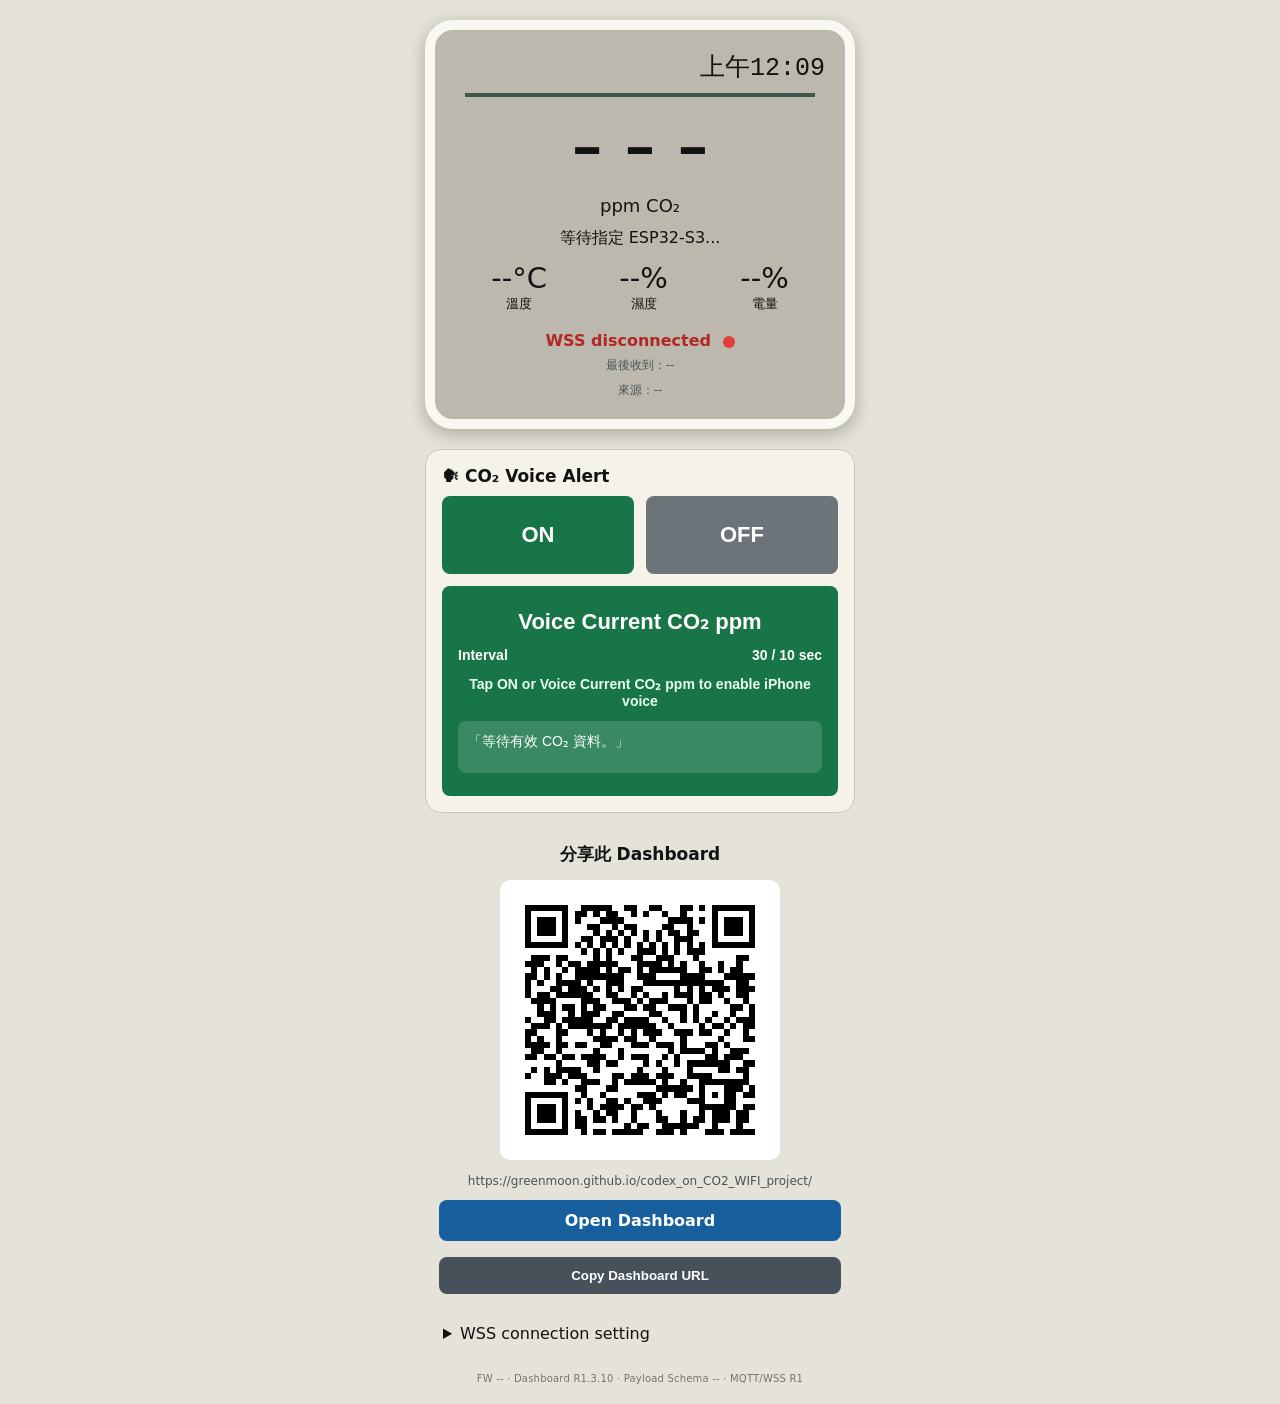
==== index.html @ 86f82eb3 "Expand current CO2 voice control" ====
<!doctype html>
<html lang="zh-Hant">
<head>
  <meta charset="utf-8">
  <meta name="viewport" content="width=device-width,initial-scale=1">
  <meta name="theme-color" content="#315847">
  <meta name="apple-mobile-web-app-capable" content="yes">
  <meta name="apple-mobile-web-app-status-bar-style" content="default">
  <meta name="apple-mobile-web-app-title" content="CO₂ Dashboard">
  <link rel="apple-touch-icon" sizes="180x180" href="icons/apple-touch-icon.png?v=R1.3.10">
  <link rel="manifest" href="manifest.webmanifest?v=R1.3.10">
  <meta http-equiv="refresh" content="0; url=data/remote_iphone_dashboard.html">
  <title>CO2_WIFI Remote Dashboard R1.3.10</title>
  <script>location.replace('data/remote_iphone_dashboard.html');</script>
</head>
<body>
  <p>Opening <a href="data/remote_iphone_dashboard.html">CO2_WIFI Remote Dashboard</a>…</p>
</body>
</html>
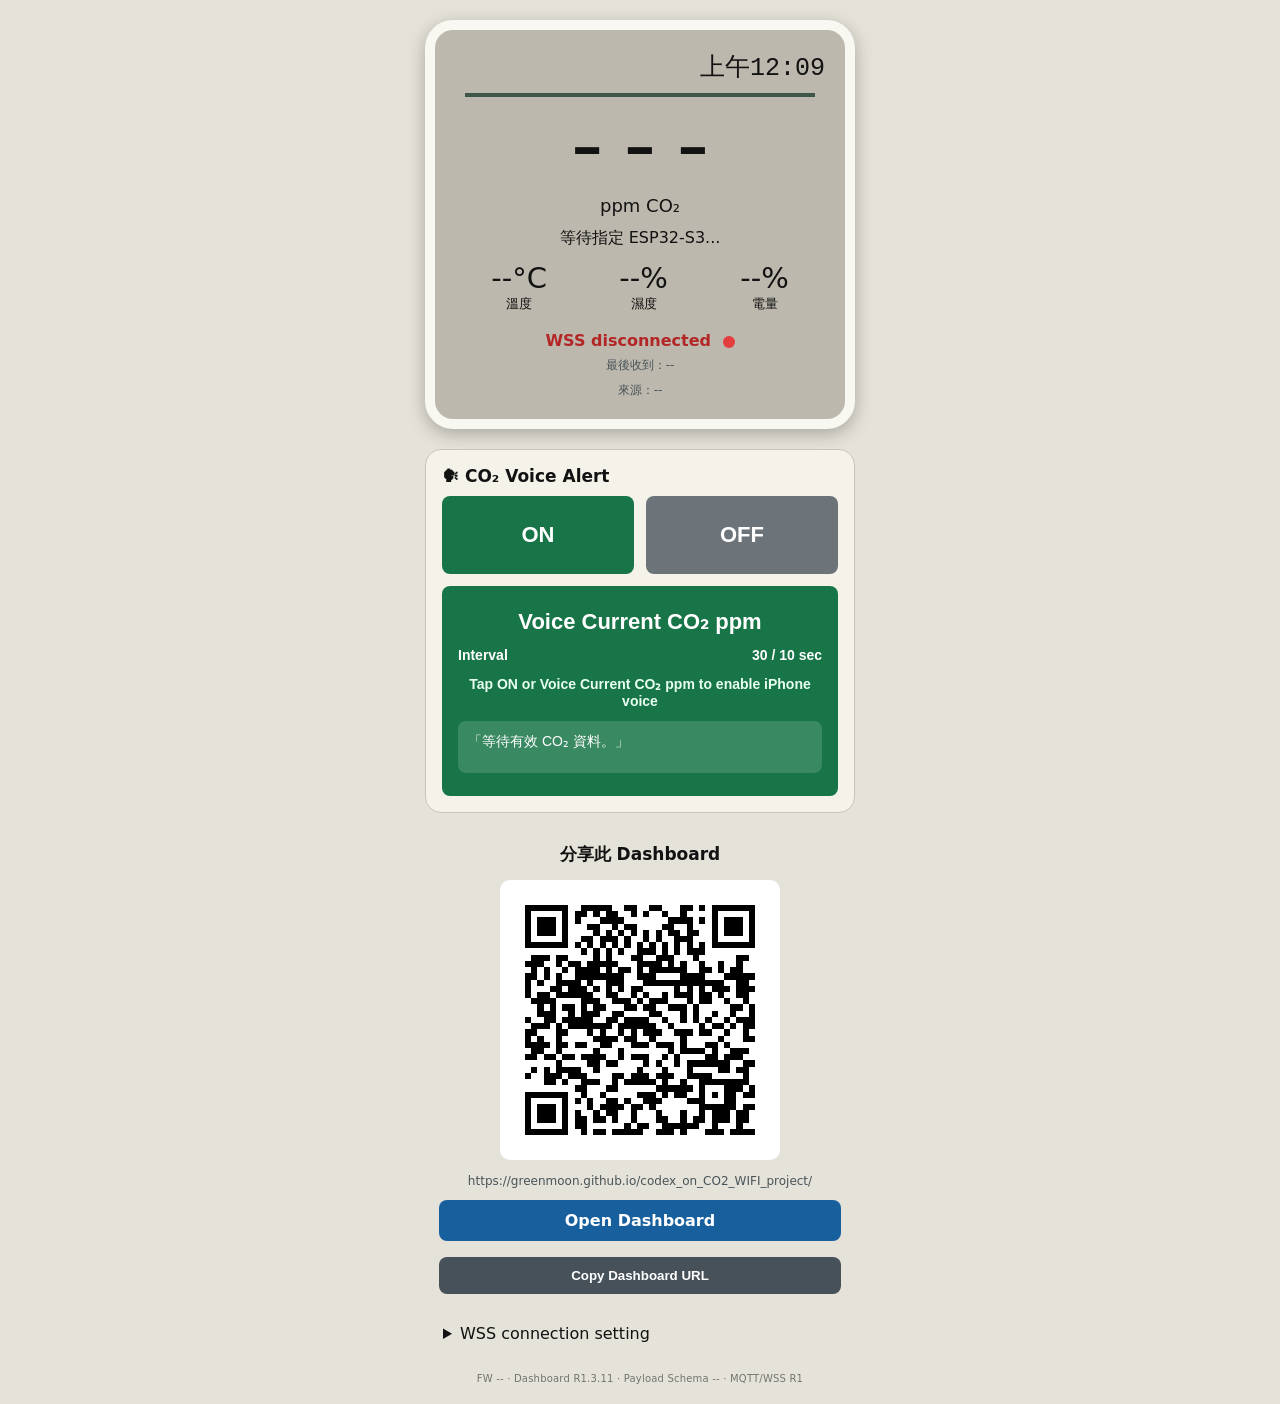
==== commit f3e0600b: "Speak current CO2 when voice enabled" ====
--- a/index.html
+++ b/index.html
@@ -7,10 +7,10 @@
   <meta name="apple-mobile-web-app-capable" content="yes">
   <meta name="apple-mobile-web-app-status-bar-style" content="default">
   <meta name="apple-mobile-web-app-title" content="CO₂ Dashboard">
-  <link rel="apple-touch-icon" sizes="180x180" href="icons/apple-touch-icon.png?v=R1.3.10">
-  <link rel="manifest" href="manifest.webmanifest?v=R1.3.10">
+  <link rel="apple-touch-icon" sizes="180x180" href="icons/apple-touch-icon.png?v=R1.3.11">
+  <link rel="manifest" href="manifest.webmanifest?v=R1.3.11">
   <meta http-equiv="refresh" content="0; url=data/remote_iphone_dashboard.html">
-  <title>CO2_WIFI Remote Dashboard R1.3.10</title>
+  <title>CO2_WIFI Remote Dashboard R1.3.11</title>
   <script>location.replace('data/remote_iphone_dashboard.html');</script>
 </head>
 <body>
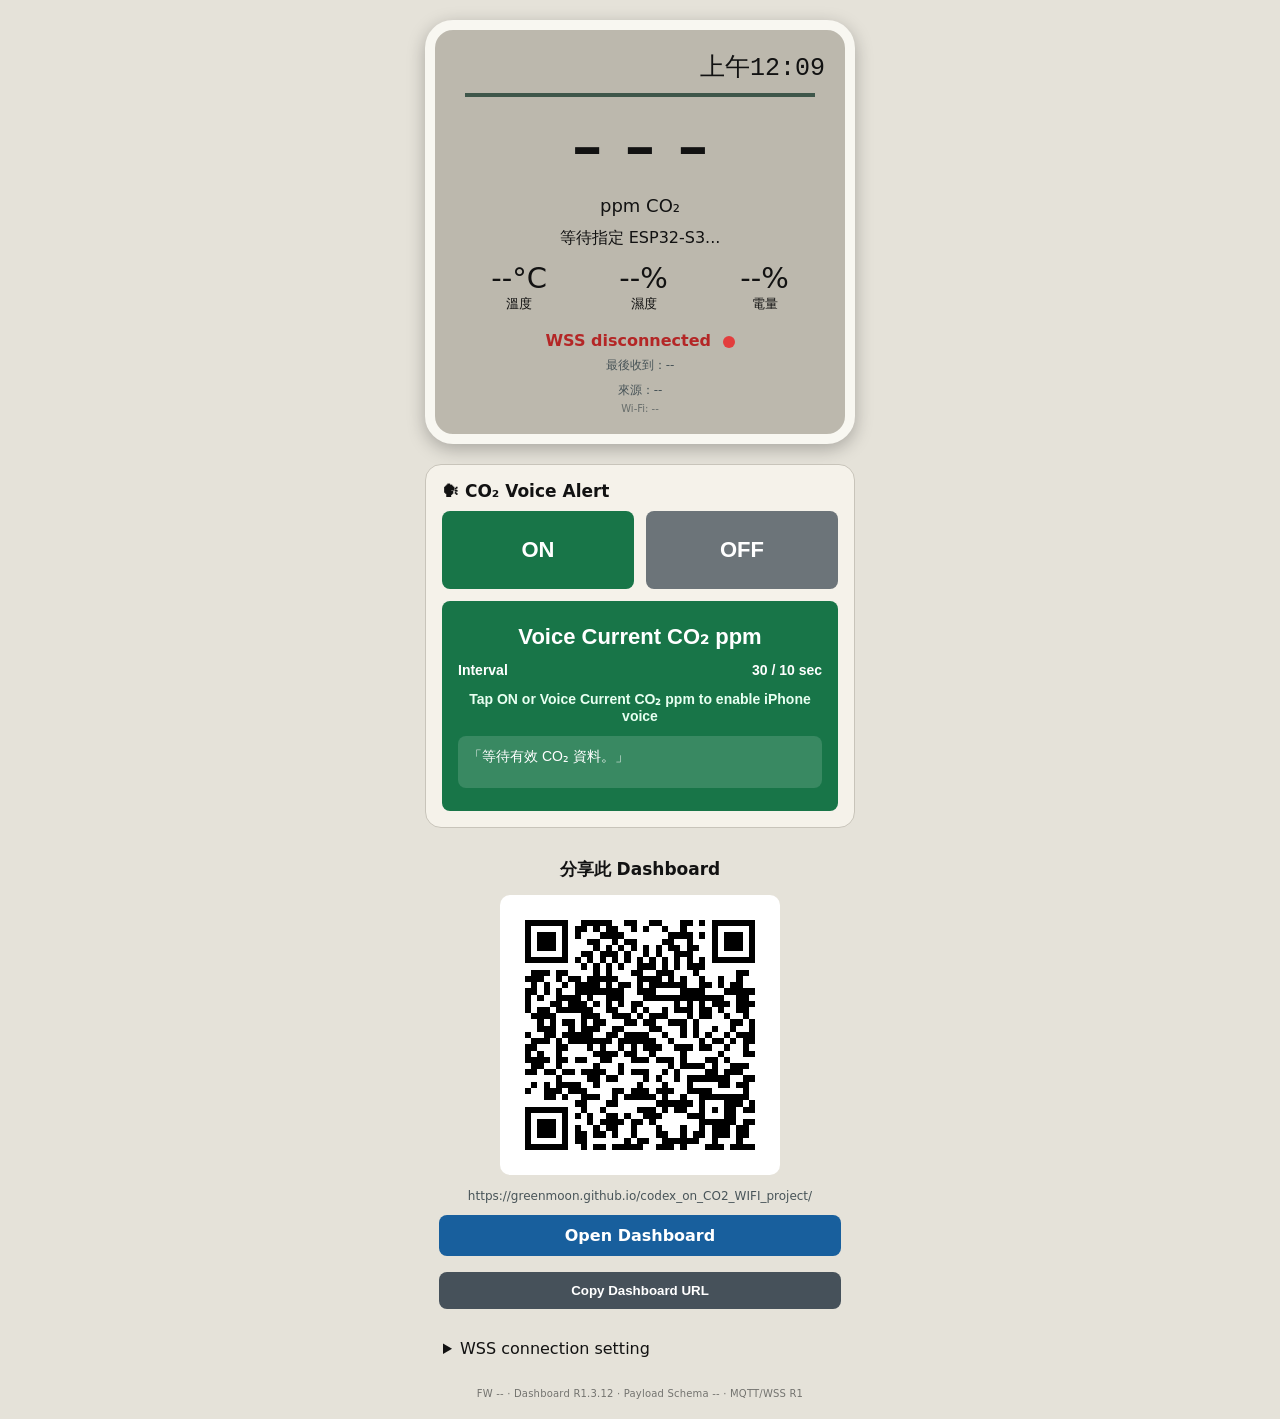
==== commit 962b9b31: "Add S3 dual WiFi failover status" ====
--- a/index.html
+++ b/index.html
@@ -7,10 +7,10 @@
   <meta name="apple-mobile-web-app-capable" content="yes">
   <meta name="apple-mobile-web-app-status-bar-style" content="default">
   <meta name="apple-mobile-web-app-title" content="CO₂ Dashboard">
-  <link rel="apple-touch-icon" sizes="180x180" href="icons/apple-touch-icon.png?v=R1.3.11">
-  <link rel="manifest" href="manifest.webmanifest?v=R1.3.11">
+  <link rel="apple-touch-icon" sizes="180x180" href="icons/apple-touch-icon.png?v=R1.3.12">
+  <link rel="manifest" href="manifest.webmanifest?v=R1.3.12">
   <meta http-equiv="refresh" content="0; url=data/remote_iphone_dashboard.html">
-  <title>CO2_WIFI Remote Dashboard R1.3.11</title>
+  <title>CO2_WIFI Remote Dashboard R1.3.12</title>
   <script>location.replace('data/remote_iphone_dashboard.html');</script>
 </head>
 <body>
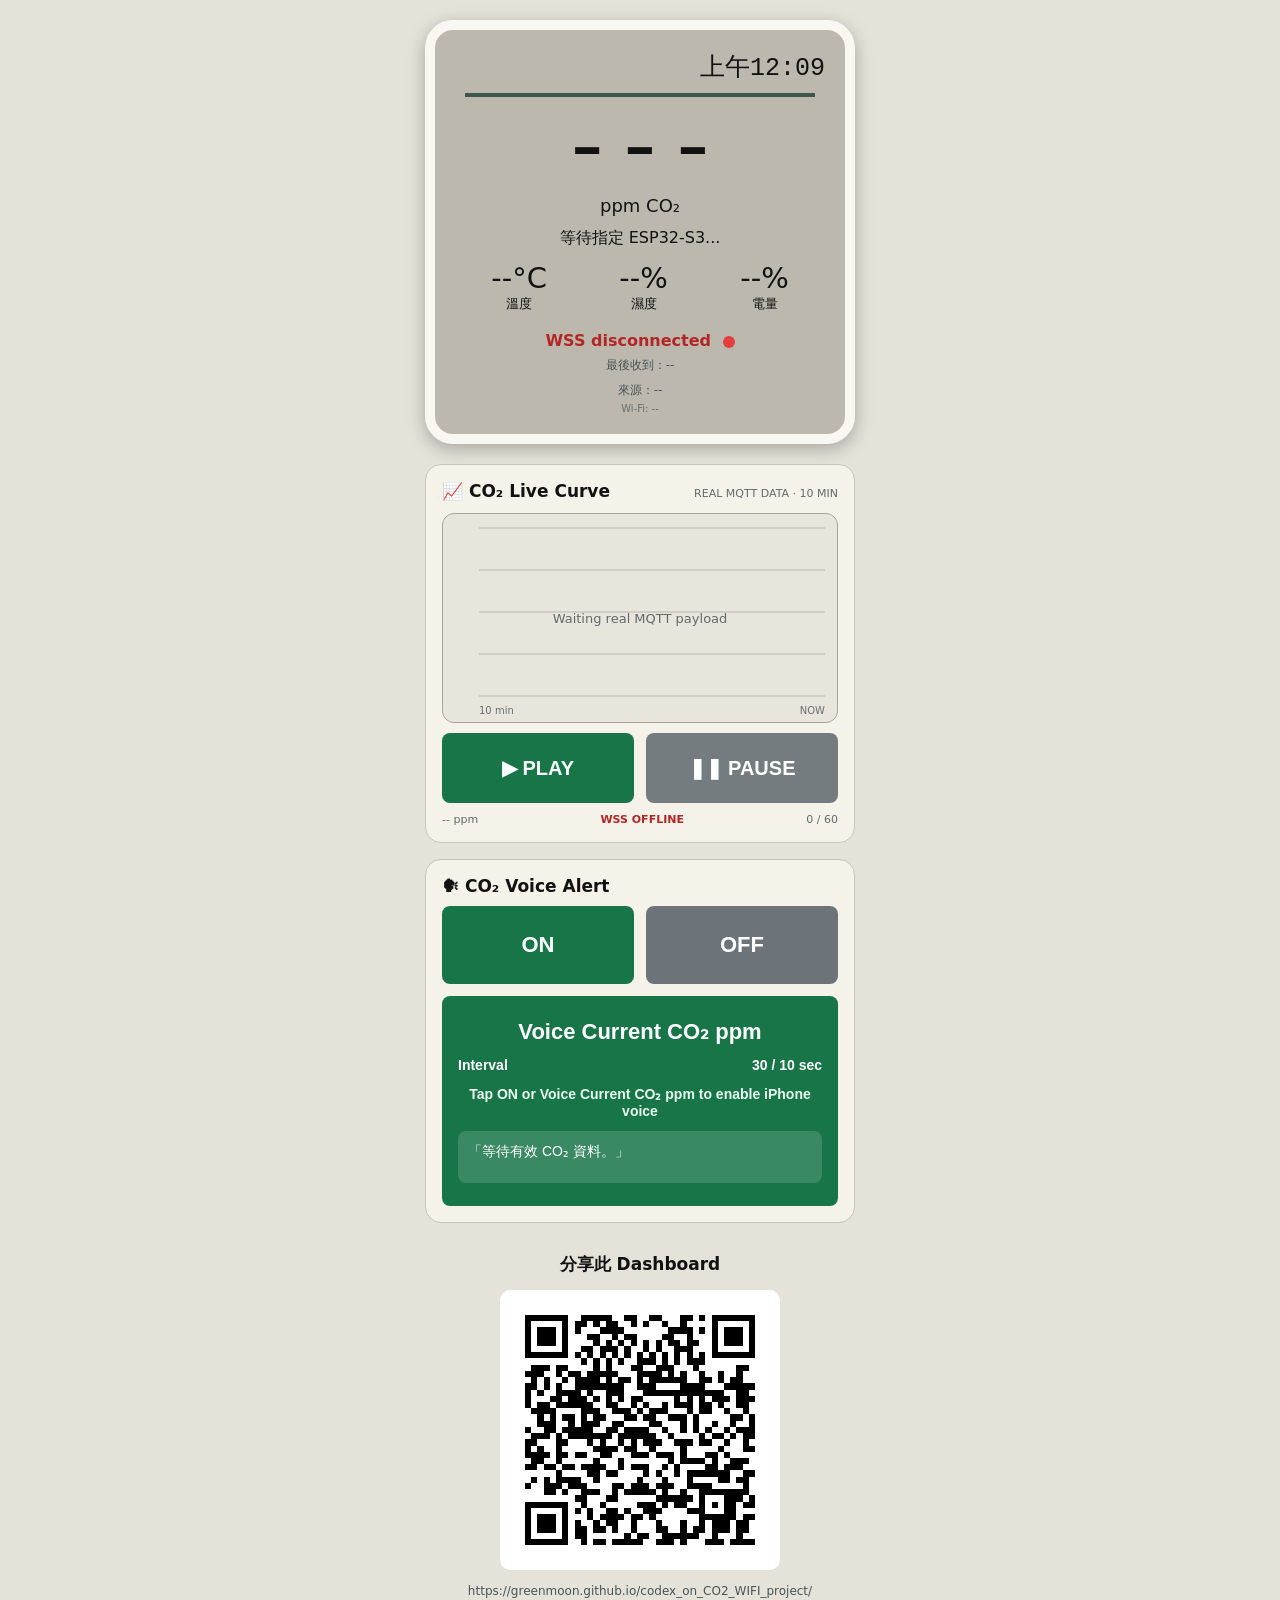
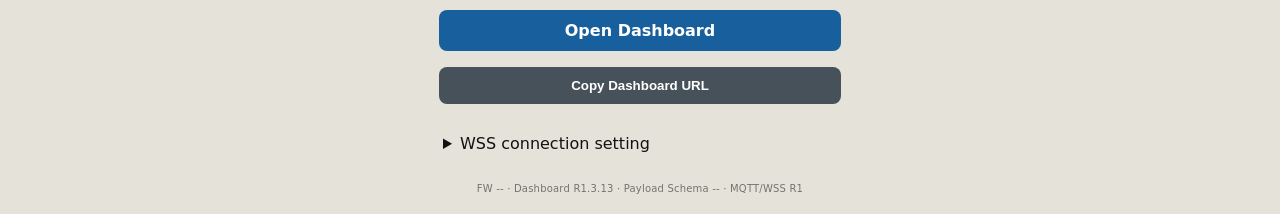
==== commit 61ddecfc: "Add auto-playing CO2 trend dashboard" ====
--- a/index.html
+++ b/index.html
@@ -7,13 +7,13 @@
   <meta name="apple-mobile-web-app-capable" content="yes">
   <meta name="apple-mobile-web-app-status-bar-style" content="default">
   <meta name="apple-mobile-web-app-title" content="CO₂ Dashboard">
-  <link rel="apple-touch-icon" sizes="180x180" href="icons/apple-touch-icon.png?v=R1.3.12">
-  <link rel="manifest" href="manifest.webmanifest?v=R1.3.12">
-  <meta http-equiv="refresh" content="0; url=data/remote_iphone_dashboard.html">
-  <title>CO2_WIFI Remote Dashboard R1.3.12</title>
-  <script>location.replace('data/remote_iphone_dashboard.html');</script>
+  <link rel="apple-touch-icon" sizes="180x180" href="icons/apple-touch-icon.png?v=R1.3.13">
+  <link rel="manifest" href="manifest.webmanifest?v=R1.3.13">
+  <meta http-equiv="refresh" content="0; url=data/remote_iphone_dashboard.html?v=R1.3.13">
+  <title>CO2_WIFI Remote Dashboard R1.3.13</title>
+  <script>location.replace('data/remote_iphone_dashboard.html?v=R1.3.13');</script>
 </head>
 <body>
-  <p>Opening <a href="data/remote_iphone_dashboard.html">CO2_WIFI Remote Dashboard</a>…</p>
+  <p>Opening <a href="data/remote_iphone_dashboard.html?v=R1.3.13">CO2_WIFI Remote Dashboard</a>…</p>
 </body>
 </html>
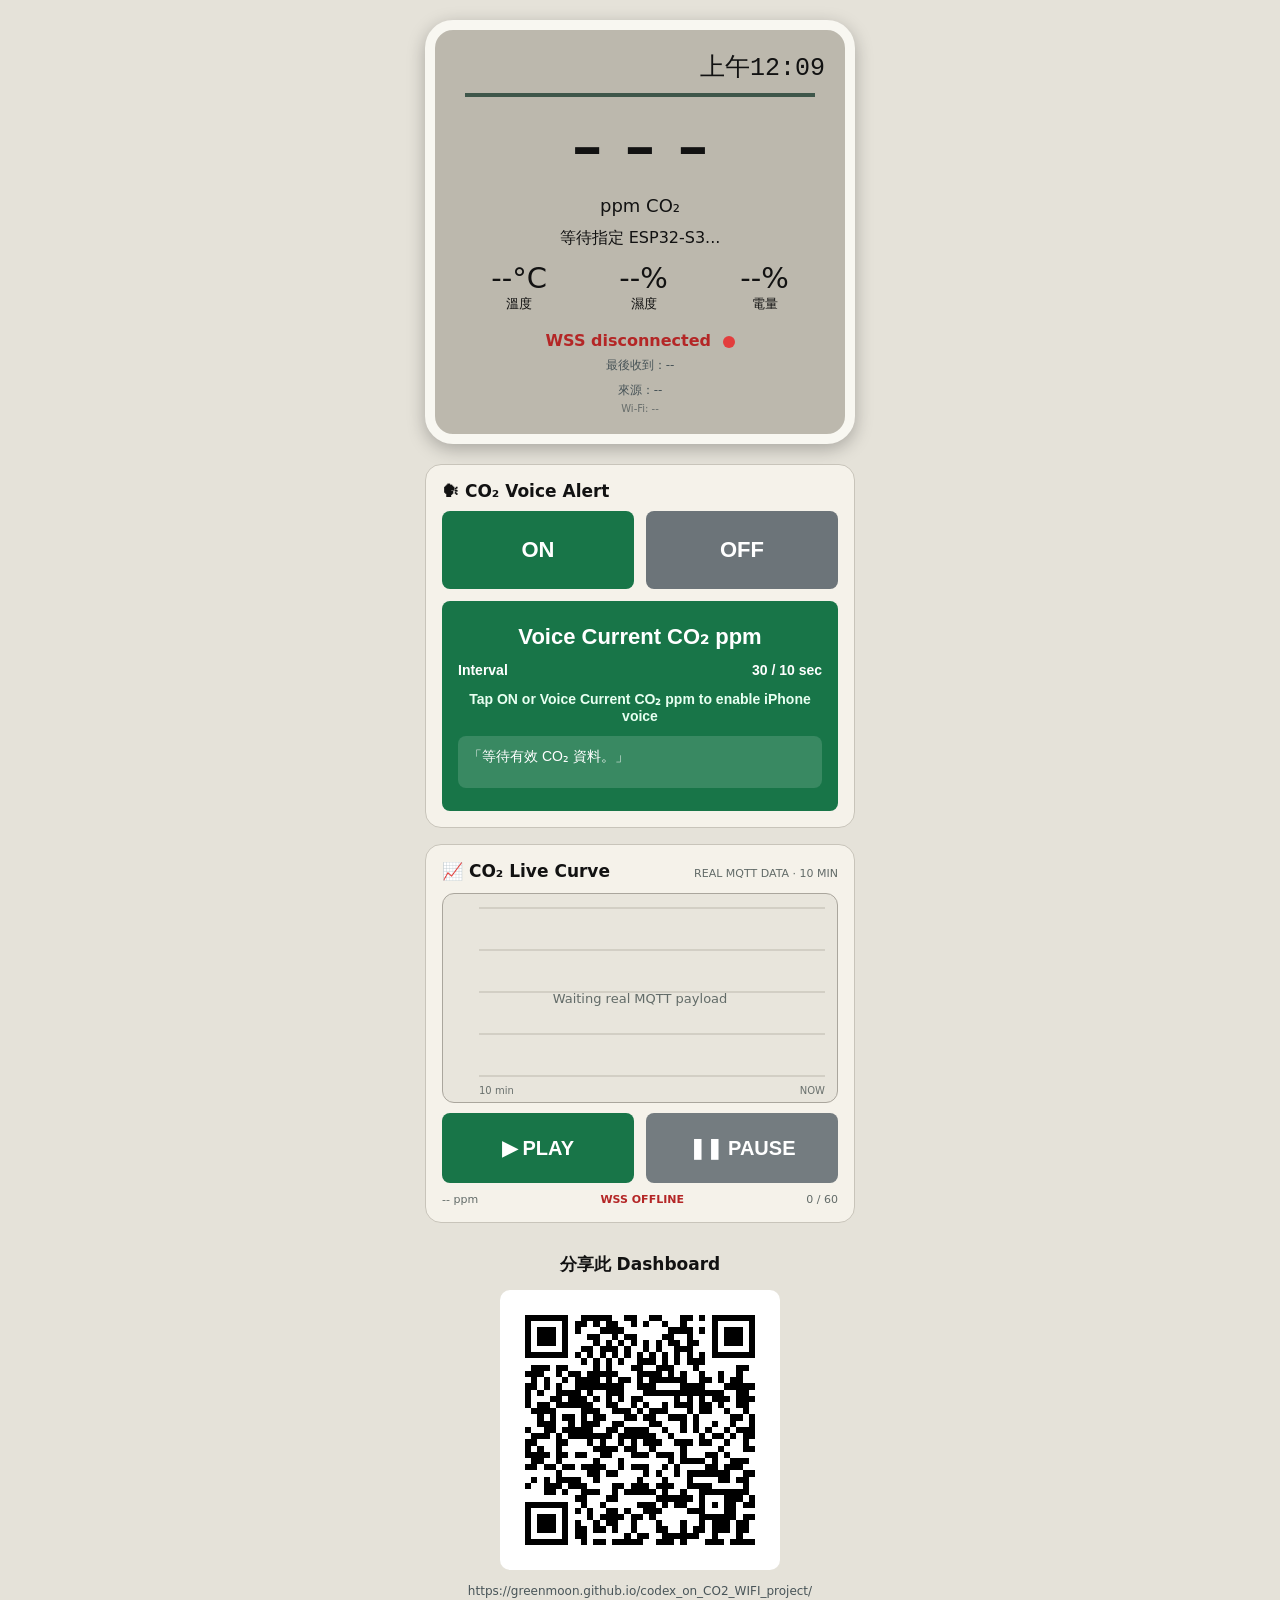
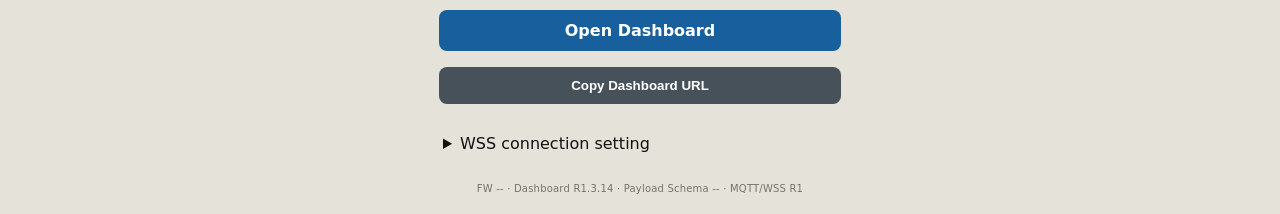
==== commit 71659435: "Place voice controls before CO2 trend" ====
--- a/index.html
+++ b/index.html
@@ -7,13 +7,13 @@
   <meta name="apple-mobile-web-app-capable" content="yes">
   <meta name="apple-mobile-web-app-status-bar-style" content="default">
   <meta name="apple-mobile-web-app-title" content="CO₂ Dashboard">
-  <link rel="apple-touch-icon" sizes="180x180" href="icons/apple-touch-icon.png?v=R1.3.13">
-  <link rel="manifest" href="manifest.webmanifest?v=R1.3.13">
-  <meta http-equiv="refresh" content="0; url=data/remote_iphone_dashboard.html?v=R1.3.13">
-  <title>CO2_WIFI Remote Dashboard R1.3.13</title>
-  <script>location.replace('data/remote_iphone_dashboard.html?v=R1.3.13');</script>
+  <link rel="apple-touch-icon" sizes="180x180" href="icons/apple-touch-icon.png?v=R1.3.14">
+  <link rel="manifest" href="manifest.webmanifest?v=R1.3.14">
+  <meta http-equiv="refresh" content="0; url=data/remote_iphone_dashboard.html?v=R1.3.14">
+  <title>CO2_WIFI Remote Dashboard R1.3.14</title>
+  <script>location.replace('data/remote_iphone_dashboard.html?v=R1.3.14');</script>
 </head>
 <body>
-  <p>Opening <a href="data/remote_iphone_dashboard.html?v=R1.3.13">CO2_WIFI Remote Dashboard</a>…</p>
+  <p>Opening <a href="data/remote_iphone_dashboard.html?v=R1.3.14">CO2_WIFI Remote Dashboard</a>…</p>
 </body>
 </html>
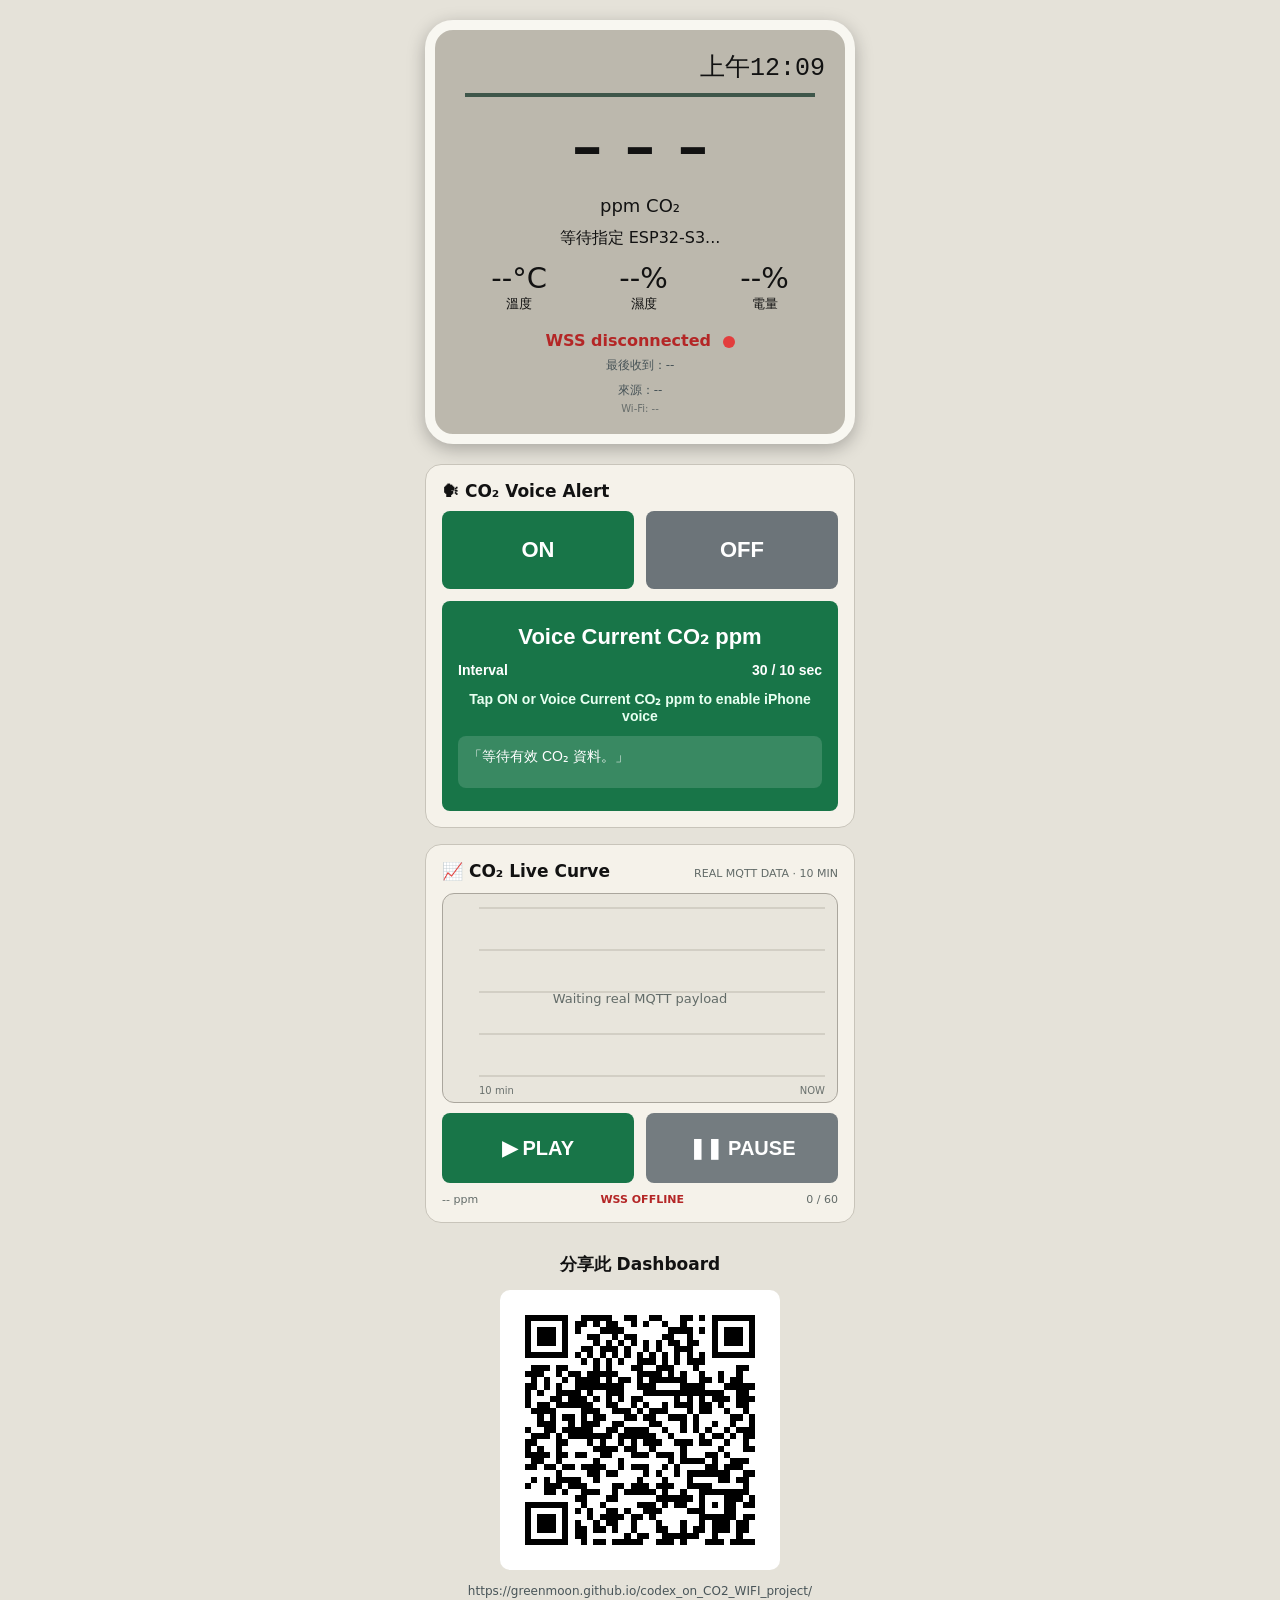
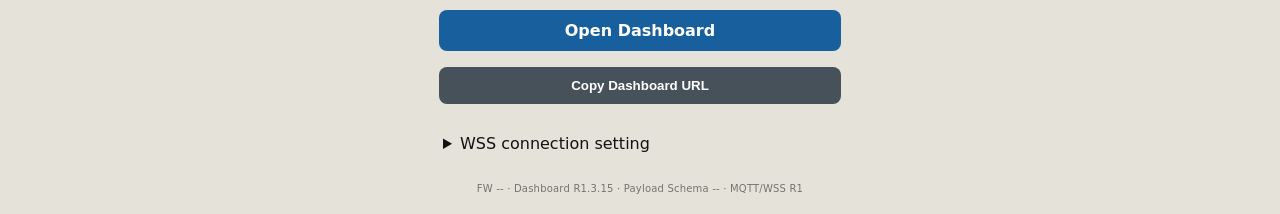
==== commit bc8e8dd4: "Add sample dots to CO2 trend" ====
--- a/index.html
+++ b/index.html
@@ -7,13 +7,13 @@
   <meta name="apple-mobile-web-app-capable" content="yes">
   <meta name="apple-mobile-web-app-status-bar-style" content="default">
   <meta name="apple-mobile-web-app-title" content="CO₂ Dashboard">
-  <link rel="apple-touch-icon" sizes="180x180" href="icons/apple-touch-icon.png?v=R1.3.14">
-  <link rel="manifest" href="manifest.webmanifest?v=R1.3.14">
-  <meta http-equiv="refresh" content="0; url=data/remote_iphone_dashboard.html?v=R1.3.14">
-  <title>CO2_WIFI Remote Dashboard R1.3.14</title>
-  <script>location.replace('data/remote_iphone_dashboard.html?v=R1.3.14');</script>
+  <link rel="apple-touch-icon" sizes="180x180" href="icons/apple-touch-icon.png?v=R1.3.15">
+  <link rel="manifest" href="manifest.webmanifest?v=R1.3.15">
+  <meta http-equiv="refresh" content="0; url=data/remote_iphone_dashboard.html?v=R1.3.15">
+  <title>CO2_WIFI Remote Dashboard R1.3.15</title>
+  <script>location.replace('data/remote_iphone_dashboard.html?v=R1.3.15');</script>
 </head>
 <body>
-  <p>Opening <a href="data/remote_iphone_dashboard.html?v=R1.3.14">CO2_WIFI Remote Dashboard</a>…</p>
+  <p>Opening <a href="data/remote_iphone_dashboard.html?v=R1.3.15">CO2_WIFI Remote Dashboard</a>…</p>
 </body>
 </html>
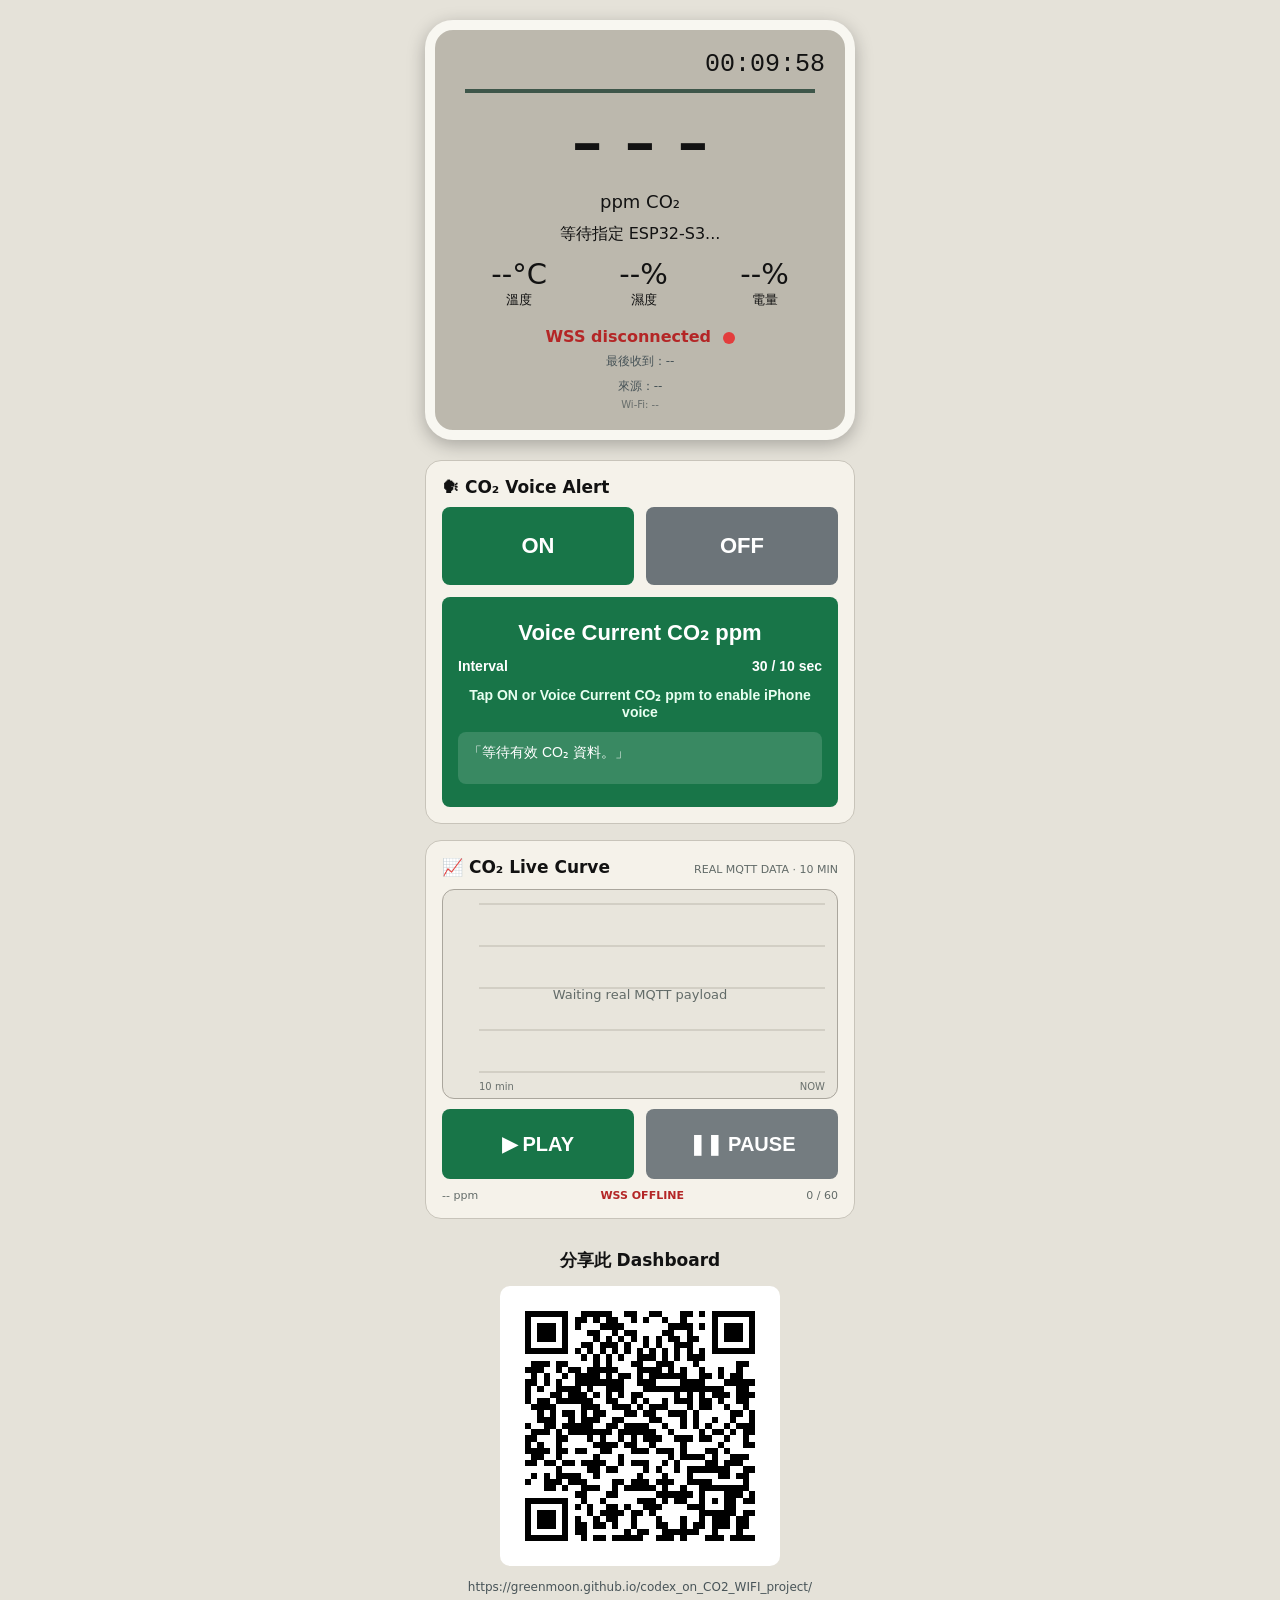
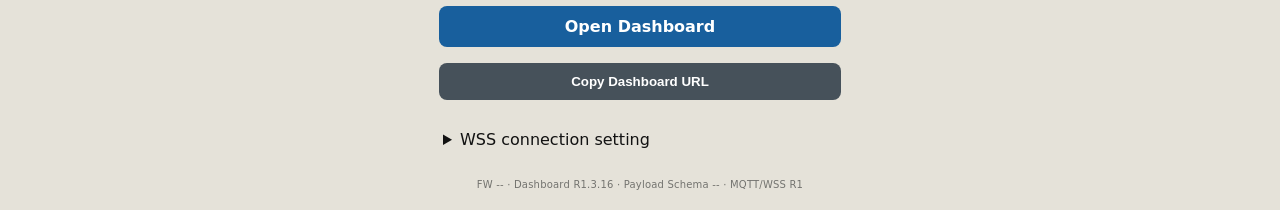
==== commit b456beb2: "Show dashboard clock in 24-hour format" ====
--- a/index.html
+++ b/index.html
@@ -7,13 +7,13 @@
   <meta name="apple-mobile-web-app-capable" content="yes">
   <meta name="apple-mobile-web-app-status-bar-style" content="default">
   <meta name="apple-mobile-web-app-title" content="CO₂ Dashboard">
-  <link rel="apple-touch-icon" sizes="180x180" href="icons/apple-touch-icon.png?v=R1.3.15">
-  <link rel="manifest" href="manifest.webmanifest?v=R1.3.15">
-  <meta http-equiv="refresh" content="0; url=data/remote_iphone_dashboard.html?v=R1.3.15">
-  <title>CO2_WIFI Remote Dashboard R1.3.15</title>
-  <script>location.replace('data/remote_iphone_dashboard.html?v=R1.3.15');</script>
+  <link rel="apple-touch-icon" sizes="180x180" href="icons/apple-touch-icon.png?v=R1.3.16">
+  <link rel="manifest" href="manifest.webmanifest?v=R1.3.16">
+  <meta http-equiv="refresh" content="0; url=data/remote_iphone_dashboard.html?v=R1.3.16">
+  <title>CO2_WIFI Remote Dashboard R1.3.16</title>
+  <script>location.replace('data/remote_iphone_dashboard.html?v=R1.3.16');</script>
 </head>
 <body>
-  <p>Opening <a href="data/remote_iphone_dashboard.html?v=R1.3.15">CO2_WIFI Remote Dashboard</a>…</p>
+  <p>Opening <a href="data/remote_iphone_dashboard.html?v=R1.3.16">CO2_WIFI Remote Dashboard</a>…</p>
 </body>
 </html>
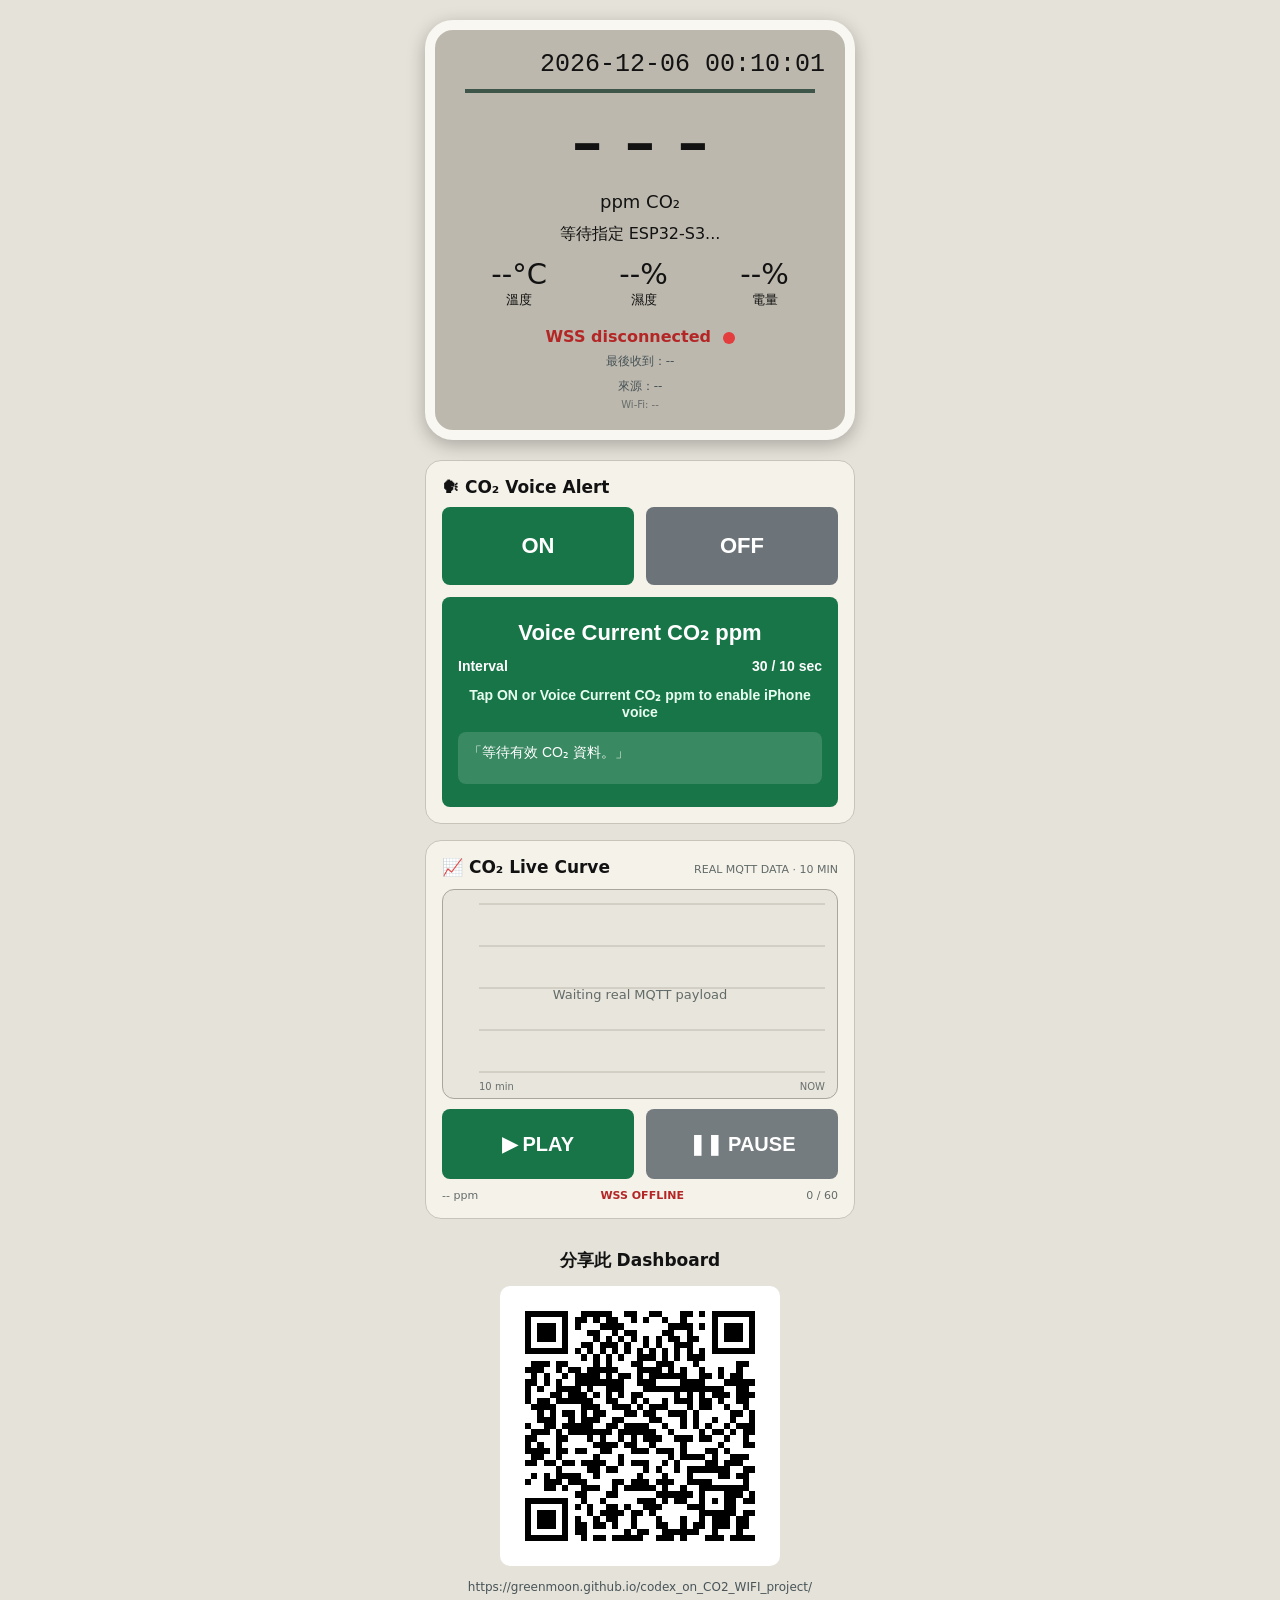
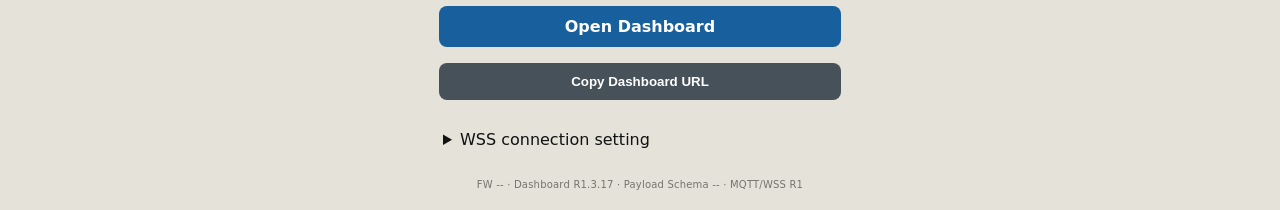
==== commit d75ca01d: "Show full date and time on dashboard" ====
--- a/index.html
+++ b/index.html
@@ -7,13 +7,13 @@
   <meta name="apple-mobile-web-app-capable" content="yes">
   <meta name="apple-mobile-web-app-status-bar-style" content="default">
   <meta name="apple-mobile-web-app-title" content="CO₂ Dashboard">
-  <link rel="apple-touch-icon" sizes="180x180" href="icons/apple-touch-icon.png?v=R1.3.16">
-  <link rel="manifest" href="manifest.webmanifest?v=R1.3.16">
-  <meta http-equiv="refresh" content="0; url=data/remote_iphone_dashboard.html?v=R1.3.16">
-  <title>CO2_WIFI Remote Dashboard R1.3.16</title>
-  <script>location.replace('data/remote_iphone_dashboard.html?v=R1.3.16');</script>
+  <link rel="apple-touch-icon" sizes="180x180" href="icons/apple-touch-icon.png?v=R1.3.17">
+  <link rel="manifest" href="manifest.webmanifest?v=R1.3.17">
+  <meta http-equiv="refresh" content="0; url=data/remote_iphone_dashboard.html?v=R1.3.17">
+  <title>CO2_WIFI Remote Dashboard R1.3.17</title>
+  <script>location.replace('data/remote_iphone_dashboard.html?v=R1.3.17');</script>
 </head>
 <body>
-  <p>Opening <a href="data/remote_iphone_dashboard.html?v=R1.3.16">CO2_WIFI Remote Dashboard</a>…</p>
+  <p>Opening <a href="data/remote_iphone_dashboard.html?v=R1.3.17">CO2_WIFI Remote Dashboard</a>…</p>
 </body>
 </html>
